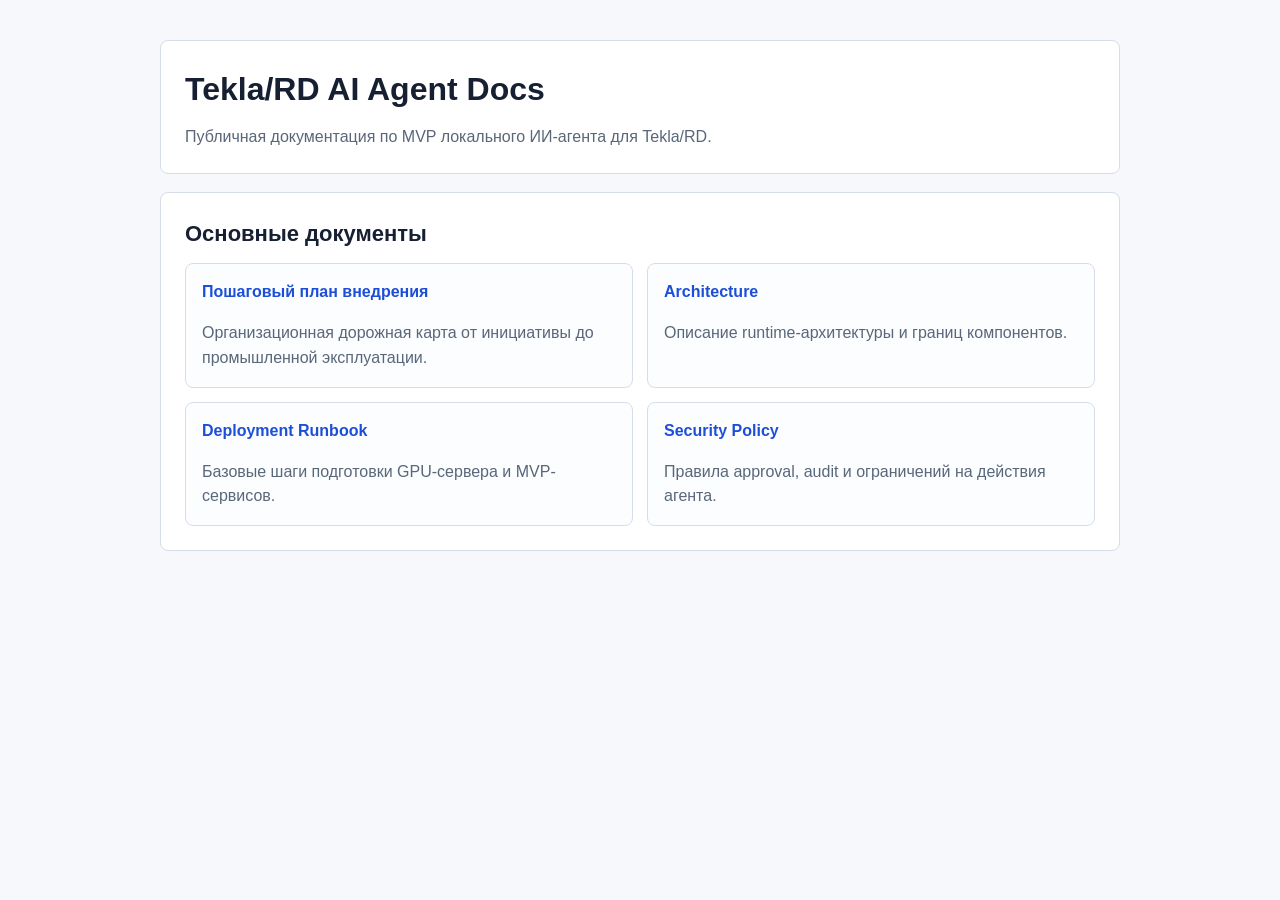
==== docs/index.html @ d8a615f3 "Add GitHub Pages docs index" ====
<!doctype html>
<html lang="ru">
<head>
  <meta charset="utf-8">
  <meta name="viewport" content="width=device-width, initial-scale=1">
  <title>Tekla/RD AI Agent Docs</title>
  <style>
    body {
      margin: 0;
      background: #f6f8fb;
      color: #172033;
      font-family: Arial, Helvetica, sans-serif;
      line-height: 1.55;
    }

    main {
      max-width: 960px;
      margin: 0 auto;
      padding: 40px 22px;
    }

    header,
    section {
      background: #fff;
      border: 1px solid #d7dde8;
      border-radius: 8px;
      padding: 24px;
      margin-bottom: 18px;
    }

    h1 {
      margin: 0 0 10px;
      font-size: 32px;
      letter-spacing: 0;
    }

    h2 {
      margin: 0 0 12px;
      font-size: 22px;
      letter-spacing: 0;
    }

    a {
      color: #1d4ed8;
      text-decoration: none;
      font-weight: 700;
    }

    a:hover {
      text-decoration: underline;
    }

    .lead {
      color: #596779;
      margin: 0;
    }

    .grid {
      display: grid;
      grid-template-columns: repeat(2, minmax(0, 1fr));
      gap: 14px;
    }

    .card {
      border: 1px solid #d7dde8;
      border-radius: 8px;
      padding: 16px;
      background: #fbfdff;
    }

    .card p {
      color: #596779;
      margin-bottom: 0;
    }

    @media (max-width: 720px) {
      .grid {
        grid-template-columns: 1fr;
      }
    }
  </style>
</head>
<body>
  <main>
    <header>
      <h1>Tekla/RD AI Agent Docs</h1>
      <p class="lead">Публичная документация по MVP локального ИИ-агента для Tekla/RD.</p>
    </header>
    <section>
      <h2>Основные документы</h2>
      <div class="grid">
        <article class="card">
          <a href="industrial-rollout-plan.html">Пошаговый план внедрения</a>
          <p>Организационная дорожная карта от инициативы до промышленной эксплуатации.</p>
        </article>
        <article class="card">
          <a href="architecture.md">Architecture</a>
          <p>Описание runtime-архитектуры и границ компонентов.</p>
        </article>
        <article class="card">
          <a href="deployment-runbook.md">Deployment Runbook</a>
          <p>Базовые шаги подготовки GPU-сервера и MVP-сервисов.</p>
        </article>
        <article class="card">
          <a href="security-policy.md">Security Policy</a>
          <p>Правила approval, audit и ограничений на действия агента.</p>
        </article>
      </div>
    </section>
  </main>
</body>
</html>
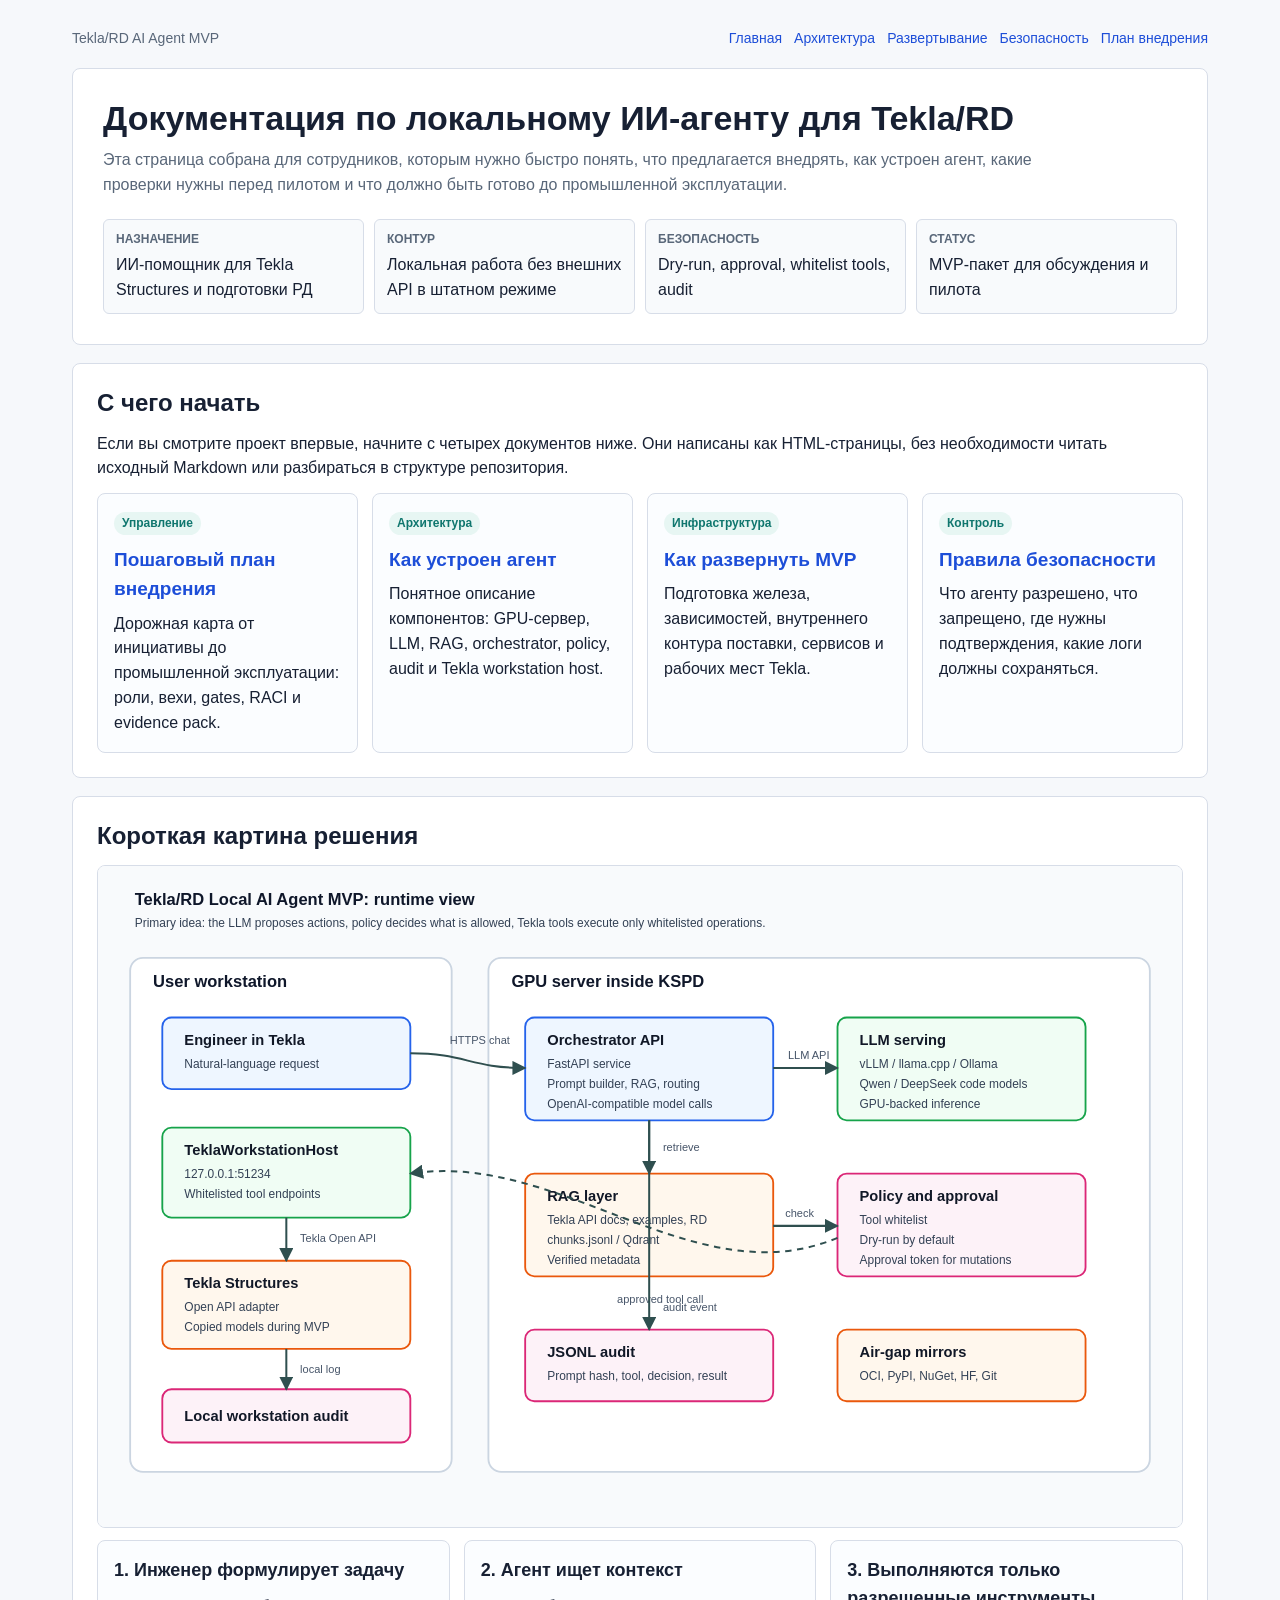
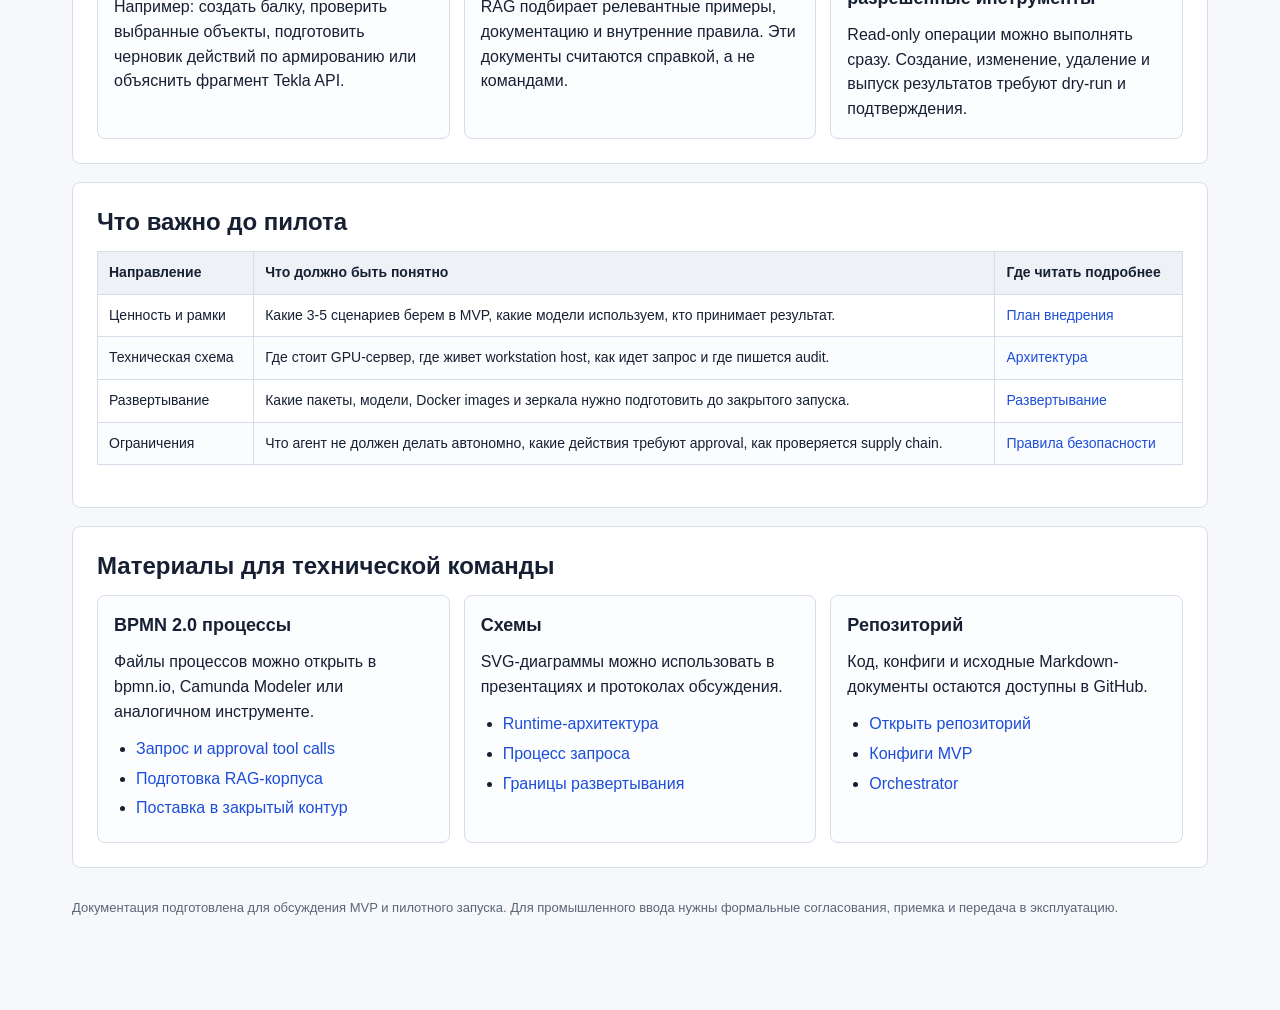
==== commit 5079bd54: "Replace Pages markdown links with Russian HTML docs" ====
--- a/docs/index.html
+++ b/docs/index.html
@@ -3,110 +3,154 @@
 <head>
   <meta charset="utf-8">
   <meta name="viewport" content="width=device-width, initial-scale=1">
-  <title>Tekla/RD AI Agent Docs</title>
-  <style>
-    body {
-      margin: 0;
-      background: #f6f8fb;
-      color: #172033;
-      font-family: Arial, Helvetica, sans-serif;
-      line-height: 1.55;
-    }
-
-    main {
-      max-width: 960px;
-      margin: 0 auto;
-      padding: 40px 22px;
-    }
-
-    header,
-    section {
-      background: #fff;
-      border: 1px solid #d7dde8;
-      border-radius: 8px;
-      padding: 24px;
-      margin-bottom: 18px;
-    }
-
-    h1 {
-      margin: 0 0 10px;
-      font-size: 32px;
-      letter-spacing: 0;
-    }
-
-    h2 {
-      margin: 0 0 12px;
-      font-size: 22px;
-      letter-spacing: 0;
-    }
-
-    a {
-      color: #1d4ed8;
-      text-decoration: none;
-      font-weight: 700;
-    }
-
-    a:hover {
-      text-decoration: underline;
-    }
-
-    .lead {
-      color: #596779;
-      margin: 0;
-    }
-
-    .grid {
-      display: grid;
-      grid-template-columns: repeat(2, minmax(0, 1fr));
-      gap: 14px;
-    }
-
-    .card {
-      border: 1px solid #d7dde8;
-      border-radius: 8px;
-      padding: 16px;
-      background: #fbfdff;
-    }
-
-    .card p {
-      color: #596779;
-      margin-bottom: 0;
-    }
-
-    @media (max-width: 720px) {
-      .grid {
-        grid-template-columns: 1fr;
-      }
-    }
-  </style>
+  <title>Tekla/RD AI Agent - документация</title>
+  <link rel="stylesheet" href="assets/site.css">
 </head>
 <body>
-  <main>
-    <header>
-      <h1>Tekla/RD AI Agent Docs</h1>
-      <p class="lead">Публичная документация по MVP локального ИИ-агента для Tekla/RD.</p>
+  <main class="page">
+    <div class="topbar">
+      <span>Tekla/RD AI Agent MVP</span>
+      <nav>
+        <a href="index.html">Главная</a>
+        <a href="architecture.html">Архитектура</a>
+        <a href="deployment-runbook.html">Развертывание</a>
+        <a href="security-policy.html">Безопасность</a>
+        <a href="industrial-rollout-plan.html">План внедрения</a>
+      </nav>
+    </div>
+
+    <header class="hero">
+      <h1>Документация по локальному ИИ-агенту для Tekla/RD</h1>
+      <p class="subtitle">
+        Эта страница собрана для сотрудников, которым нужно быстро понять, что предлагается внедрять, как устроен агент,
+        какие проверки нужны перед пилотом и что должно быть готово до промышленной эксплуатации.
+      </p>
+      <div class="meta">
+        <div><strong>Назначение</strong>ИИ-помощник для Tekla Structures и подготовки РД</div>
+        <div><strong>Контур</strong>Локальная работа без внешних API в штатном режиме</div>
+        <div><strong>Безопасность</strong>Dry-run, approval, whitelist tools, audit</div>
+        <div><strong>Статус</strong>MVP-пакет для обсуждения и пилота</div>
+      </div>
     </header>
+
     <section>
-      <h2>Основные документы</h2>
-      <div class="grid">
-        <article class="card">
-          <a href="industrial-rollout-plan.html">Пошаговый план внедрения</a>
-          <p>Организационная дорожная карта от инициативы до промышленной эксплуатации.</p>
-        </article>
-        <article class="card">
-          <a href="architecture.md">Architecture</a>
-          <p>Описание runtime-архитектуры и границ компонентов.</p>
-        </article>
-        <article class="card">
-          <a href="deployment-runbook.md">Deployment Runbook</a>
-          <p>Базовые шаги подготовки GPU-сервера и MVP-сервисов.</p>
-        </article>
-        <article class="card">
-          <a href="security-policy.md">Security Policy</a>
-          <p>Правила approval, audit и ограничений на действия агента.</p>
-        </article>
+      <h2>С чего начать</h2>
+      <p>
+        Если вы смотрите проект впервые, начните с четырех документов ниже. Они написаны как HTML-страницы, без необходимости читать
+        исходный Markdown или разбираться в структуре репозитория.
+      </p>
+      <div class="grid four">
+        <a class="card doc-card" href="industrial-rollout-plan.html">
+          <span class="type">Управление</span>
+          <span class="title">Пошаговый план внедрения</span>
+          <p>Дорожная карта от инициативы до промышленной эксплуатации: роли, вехи, gates, RACI и evidence pack.</p>
+        </a>
+        <a class="card doc-card" href="architecture.html">
+          <span class="type">Архитектура</span>
+          <span class="title">Как устроен агент</span>
+          <p>Понятное описание компонентов: GPU-сервер, LLM, RAG, orchestrator, policy, audit и Tekla workstation host.</p>
+        </a>
+        <a class="card doc-card" href="deployment-runbook.html">
+          <span class="type">Инфраструктура</span>
+          <span class="title">Как развернуть MVP</span>
+          <p>Подготовка железа, зависимостей, внутреннего контура поставки, сервисов и рабочих мест Tekla.</p>
+        </a>
+        <a class="card doc-card" href="security-policy.html">
+          <span class="type">Контроль</span>
+          <span class="title">Правила безопасности</span>
+          <p>Что агенту разрешено, что запрещено, где нужны подтверждения, какие логи должны сохраняться.</p>
+        </a>
       </div>
     </section>
+
+    <section>
+      <h2>Короткая картина решения</h2>
+      <img class="diagram" src="diagrams/runtime-architecture.svg" alt="Схема runtime-архитектуры Tekla/RD AI Agent">
+      <div class="grid three">
+        <div class="card">
+          <h3>1. Инженер формулирует задачу</h3>
+          <p>Например: создать балку, проверить выбранные объекты, подготовить черновик действий по армированию или объяснить фрагмент Tekla API.</p>
+        </div>
+        <div class="card">
+          <h3>2. Агент ищет контекст</h3>
+          <p>RAG подбирает релевантные примеры, документацию и внутренние правила. Эти документы считаются справкой, а не командами.</p>
+        </div>
+        <div class="card">
+          <h3>3. Выполняются только разрешенные инструменты</h3>
+          <p>Read-only операции можно выполнять сразу. Создание, изменение, удаление и выпуск результатов требуют dry-run и подтверждения.</p>
+        </div>
+      </div>
+    </section>
+
+    <section>
+      <h2>Что важно до пилота</h2>
+      <table>
+        <thead>
+          <tr>
+            <th>Направление</th>
+            <th>Что должно быть понятно</th>
+            <th>Где читать подробнее</th>
+          </tr>
+        </thead>
+        <tbody>
+          <tr>
+            <td>Ценность и рамки</td>
+            <td>Какие 3-5 сценариев берем в MVP, какие модели используем, кто принимает результат.</td>
+            <td><a href="industrial-rollout-plan.html">План внедрения</a></td>
+          </tr>
+          <tr>
+            <td>Техническая схема</td>
+            <td>Где стоит GPU-сервер, где живет workstation host, как идет запрос и где пишется audit.</td>
+            <td><a href="architecture.html">Архитектура</a></td>
+          </tr>
+          <tr>
+            <td>Развертывание</td>
+            <td>Какие пакеты, модели, Docker images и зеркала нужно подготовить до закрытого запуска.</td>
+            <td><a href="deployment-runbook.html">Развертывание</a></td>
+          </tr>
+          <tr>
+            <td>Ограничения</td>
+            <td>Что агент не должен делать автономно, какие действия требуют approval, как проверяется supply chain.</td>
+            <td><a href="security-policy.html">Правила безопасности</a></td>
+          </tr>
+        </tbody>
+      </table>
+    </section>
+
+    <section>
+      <h2>Материалы для технической команды</h2>
+      <div class="grid three">
+        <div class="card">
+          <h3>BPMN 2.0 процессы</h3>
+          <p>Файлы процессов можно открыть в bpmn.io, Camunda Modeler или аналогичном инструменте.</p>
+          <ul>
+            <li><a href="bpmn/chat-tool-approval.bpmn">Запрос и approval tool calls</a></li>
+            <li><a href="bpmn/rag-ingestion.bpmn">Подготовка RAG-корпуса</a></li>
+            <li><a href="bpmn/airgap-rollout.bpmn">Поставка в закрытый контур</a></li>
+          </ul>
+        </div>
+        <div class="card">
+          <h3>Схемы</h3>
+          <p>SVG-диаграммы можно использовать в презентациях и протоколах обсуждения.</p>
+          <ul>
+            <li><a href="diagrams/runtime-architecture.svg">Runtime-архитектура</a></li>
+            <li><a href="diagrams/request-flow.svg">Процесс запроса</a></li>
+            <li><a href="diagrams/deployment-boundaries.svg">Границы развертывания</a></li>
+          </ul>
+        </div>
+        <div class="card">
+          <h3>Репозиторий</h3>
+          <p>Код, конфиги и исходные Markdown-документы остаются доступны в GitHub.</p>
+          <ul>
+            <li><a href="https://github.com/Hitek5/tekla-rd-ai-agent">Открыть репозиторий</a></li>
+            <li><a href="https://github.com/Hitek5/tekla-rd-ai-agent/tree/main/configs">Конфиги MVP</a></li>
+            <li><a href="https://github.com/Hitek5/tekla-rd-ai-agent/tree/main/services/orchestrator">Orchestrator</a></li>
+          </ul>
+        </div>
+      </div>
+    </section>
+
+    <p class="footer">Документация подготовлена для обсуждения MVP и пилотного запуска. Для промышленного ввода нужны формальные согласования, приемка и передача в эксплуатацию.</p>
   </main>
 </body>
 </html>
--- a/docs/assets/site.css
+++ b/docs/assets/site.css
@@ -0,0 +1,395 @@
+:root {
+  --bg: #f6f8fb;
+  --paper: #ffffff;
+  --ink: #172033;
+  --muted: #596779;
+  --line: #d7dde8;
+  --accent: #0f766e;
+  --accent-2: #1d4ed8;
+  --warn: #b45309;
+  --danger: #b91c1c;
+  --ok: #15803d;
+  --soft-accent: #e7f6f3;
+  --soft-blue: #eaf2ff;
+  --soft-warn: #fff7e6;
+  --soft-danger: #fff1f2;
+  --soft-ok: #ecfdf3;
+}
+
+* {
+  box-sizing: border-box;
+}
+
+body {
+  margin: 0;
+  background: var(--bg);
+  color: var(--ink);
+  font-family: Arial, Helvetica, sans-serif;
+  line-height: 1.55;
+}
+
+a {
+  color: var(--accent-2);
+  text-decoration: none;
+}
+
+a:hover {
+  text-decoration: underline;
+}
+
+.page {
+  max-width: 1180px;
+  margin: 0 auto;
+  padding: 28px 22px 80px;
+}
+
+.topbar {
+  display: flex;
+  justify-content: space-between;
+  gap: 16px;
+  align-items: center;
+  margin-bottom: 16px;
+  color: var(--muted);
+  font-size: 14px;
+}
+
+.topbar nav {
+  display: flex;
+  flex-wrap: wrap;
+  gap: 12px;
+}
+
+.hero,
+section {
+  background: var(--paper);
+  border: 1px solid var(--line);
+  border-radius: 8px;
+  padding: 24px;
+  margin: 18px 0;
+}
+
+.hero {
+  padding: 30px;
+}
+
+h1 {
+  margin: 0 0 10px;
+  font-size: 34px;
+  line-height: 1.15;
+  letter-spacing: 0;
+}
+
+h2 {
+  margin: 0 0 14px;
+  font-size: 24px;
+  line-height: 1.25;
+  letter-spacing: 0;
+}
+
+h3 {
+  margin: 20px 0 10px;
+  font-size: 18px;
+  letter-spacing: 0;
+}
+
+p {
+  margin: 0 0 12px;
+}
+
+ul,
+ol {
+  margin-top: 6px;
+  padding-left: 22px;
+}
+
+li {
+  margin: 5px 0;
+}
+
+.subtitle {
+  color: var(--muted);
+  max-width: 940px;
+  font-size: 16px;
+}
+
+.meta {
+  display: grid;
+  grid-template-columns: repeat(4, minmax(0, 1fr));
+  gap: 10px;
+  margin-top: 22px;
+}
+
+.meta div {
+  background: #f8fafc;
+  border: 1px solid var(--line);
+  border-radius: 6px;
+  padding: 10px 12px;
+  min-height: 68px;
+}
+
+.meta strong {
+  display: block;
+  color: var(--muted);
+  font-size: 12px;
+  text-transform: uppercase;
+  margin-bottom: 4px;
+}
+
+.grid {
+  display: grid;
+  gap: 14px;
+}
+
+.grid.two {
+  grid-template-columns: repeat(2, minmax(0, 1fr));
+}
+
+.grid.three {
+  grid-template-columns: repeat(3, minmax(0, 1fr));
+}
+
+.grid.four {
+  grid-template-columns: repeat(4, minmax(0, 1fr));
+}
+
+.card {
+  border: 1px solid var(--line);
+  border-radius: 8px;
+  padding: 16px;
+  background: #fbfdff;
+}
+
+.card h3 {
+  margin-top: 0;
+}
+
+.card p:last-child,
+.card ul:last-child,
+.card ol:last-child {
+  margin-bottom: 0;
+}
+
+.doc-card {
+  display: block;
+  color: inherit;
+  min-height: 170px;
+}
+
+.doc-card:hover {
+  text-decoration: none;
+  border-color: #9bb8d8;
+  background: #f8fbff;
+}
+
+.doc-card .title {
+  display: block;
+  font-size: 19px;
+  font-weight: 700;
+  margin-bottom: 8px;
+  color: var(--accent-2);
+}
+
+.doc-card .type {
+  display: inline-block;
+  border-radius: 999px;
+  padding: 2px 8px;
+  margin-bottom: 10px;
+  font-size: 12px;
+  font-weight: 700;
+  color: var(--accent);
+  background: var(--soft-accent);
+}
+
+.callout {
+  border-left: 4px solid var(--accent);
+  background: var(--soft-accent);
+  padding: 14px 16px;
+  margin: 14px 0;
+  border-radius: 6px;
+}
+
+.warning {
+  border-left-color: var(--warn);
+  background: var(--soft-warn);
+}
+
+.danger {
+  border-left-color: var(--danger);
+  background: var(--soft-danger);
+}
+
+.ok {
+  border-left-color: var(--ok);
+  background: var(--soft-ok);
+}
+
+.diagram {
+  display: block;
+  width: 100%;
+  max-width: 1120px;
+  height: auto;
+  border: 1px solid var(--line);
+  border-radius: 8px;
+  background: #fff;
+  margin: 12px 0;
+}
+
+table {
+  width: 100%;
+  border-collapse: collapse;
+  margin: 12px 0 18px;
+  font-size: 14px;
+}
+
+th,
+td {
+  border: 1px solid var(--line);
+  padding: 10px 11px;
+  vertical-align: top;
+  text-align: left;
+}
+
+th {
+  background: #eef2f7;
+  font-weight: 700;
+}
+
+tbody tr:nth-child(even) td {
+  background: #fbfcfe;
+}
+
+.steps {
+  counter-reset: step;
+  list-style: none;
+  padding-left: 0;
+}
+
+.steps li {
+  counter-increment: step;
+  position: relative;
+  padding: 12px 12px 12px 50px;
+  border: 1px solid var(--line);
+  border-radius: 8px;
+  background: #fff;
+  margin: 10px 0;
+}
+
+.steps li::before {
+  content: counter(step);
+  position: absolute;
+  left: 13px;
+  top: 12px;
+  width: 24px;
+  height: 24px;
+  border-radius: 50%;
+  background: var(--accent);
+  color: #fff;
+  text-align: center;
+  line-height: 24px;
+  font-weight: 700;
+}
+
+.tag {
+  display: inline-block;
+  border-radius: 999px;
+  padding: 2px 8px;
+  font-size: 12px;
+  font-weight: 700;
+  white-space: nowrap;
+}
+
+.tag.blue {
+  color: var(--accent-2);
+  background: var(--soft-blue);
+}
+
+.tag.green {
+  color: var(--ok);
+  background: var(--soft-ok);
+}
+
+.tag.warn {
+  color: var(--warn);
+  background: var(--soft-warn);
+}
+
+.tag.red {
+  color: var(--danger);
+  background: var(--soft-danger);
+}
+
+code {
+  background: #f1f5f9;
+  border: 1px solid #e2e8f0;
+  border-radius: 4px;
+  padding: 1px 4px;
+  font-family: Consolas, Monaco, monospace;
+  font-size: 0.95em;
+}
+
+pre {
+  background: #0f172a;
+  color: #e2e8f0;
+  border-radius: 8px;
+  padding: 14px;
+  overflow-x: auto;
+}
+
+pre code {
+  background: transparent;
+  border: 0;
+  color: inherit;
+  padding: 0;
+}
+
+.small {
+  color: var(--muted);
+  font-size: 13px;
+}
+
+.footer {
+  color: var(--muted);
+  font-size: 13px;
+  padding: 12px 0 0;
+}
+
+@media (max-width: 900px) {
+  .meta,
+  .grid.two,
+  .grid.three,
+  .grid.four {
+    grid-template-columns: 1fr;
+  }
+
+  .topbar {
+    align-items: flex-start;
+    flex-direction: column;
+  }
+}
+
+@media print {
+  body {
+    background: #fff;
+  }
+
+  .page {
+    max-width: none;
+    padding: 0;
+  }
+
+  .topbar {
+    display: none;
+  }
+
+  .hero,
+  section {
+    border: 1px solid #bbb;
+    break-inside: avoid;
+  }
+
+  a {
+    color: #000;
+    text-decoration: none;
+  }
+}
+
